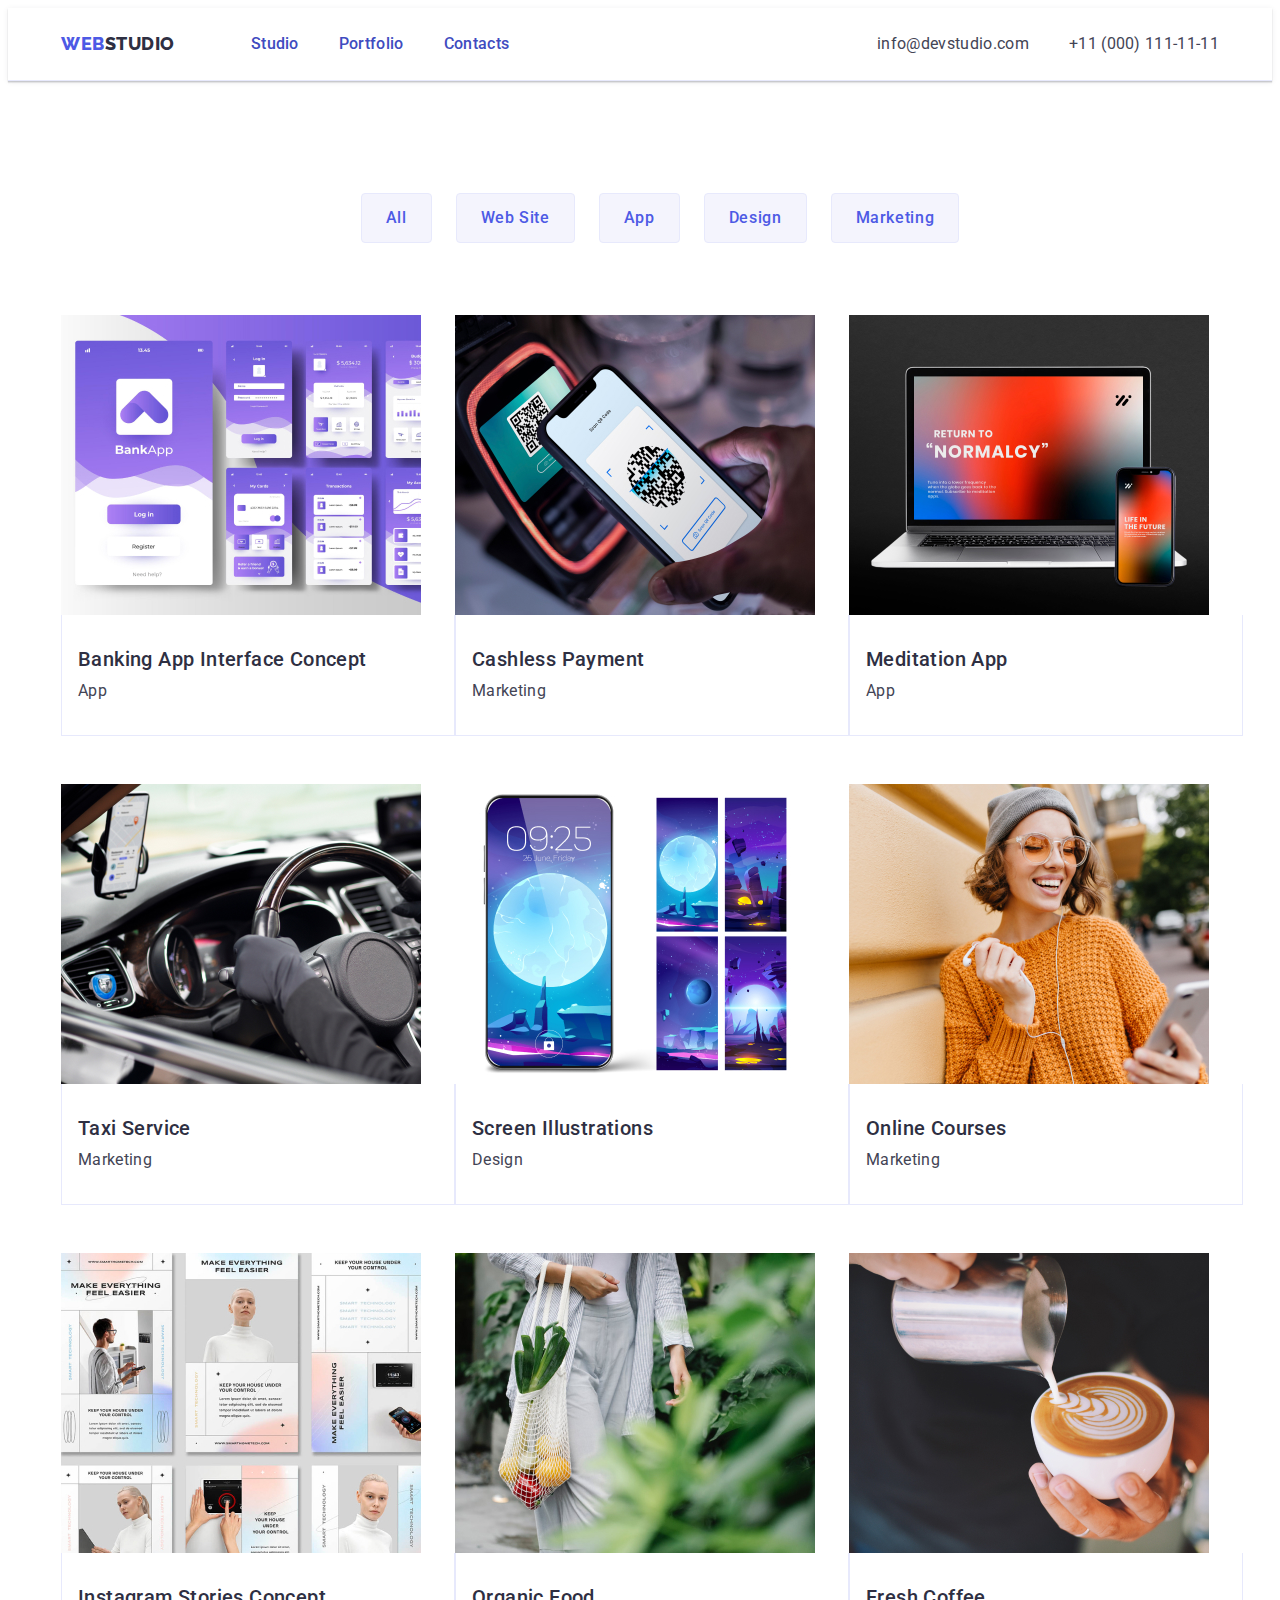
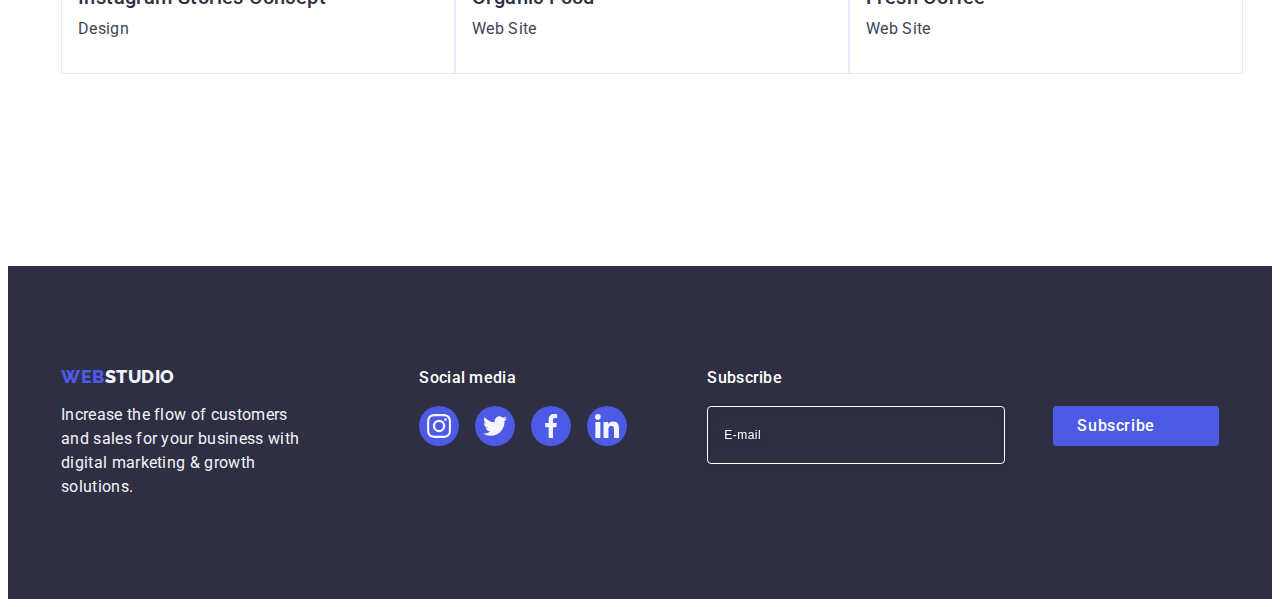
==== portfolio.html @ 00a4c653 "Start" ====
<!DOCTYPE html>
<html lang="en">

<head>
    <meta charset="UTF-8">
    <meta http-equiv="X-UA-Compatible" content="IE=edge">
    <meta name="viewport" content="width=device-width, initial-scale=1.0">
    <link rel="preconnect" href="https://fonts.googleapis.com">
    <link rel="preconnect" href="https://fonts.gstatic.com" crossorigin>
    <link href="https://fonts.googleapis.com/css2?family=Raleway:wght@800&display=swap" rel="stylesheet">
    <link rel="preconnect" href="https://fonts.googleapis.com">
    <link rel="preconnect" href="https://fonts.gstatic.com" crossorigin>
    <link href="https://fonts.googleapis.com/css2?family=Roboto:wght@400;500;700;900&display=swap" rel="stylesheet">
    <title>Effective Solutions for Your Business</title>
    <link rel="stylesheet" href="https://cdnjs.cloudflare.com/ajax/libs/modern-normalize/2.0.0/modern-normalize.min.css"
        integrity="sha512-4xo8blKMVCiXpTaLzQSLSw3KFOVPWhm/TRtuPVc4WG6kUgjH6J03IBuG7JZPkcWMxJ5huwaBpOpnwYElP/m6wg=="
        crossorigin="anonymous" referrerpolicy="no-referrer" />
    <link rel="stylesheet" href="./css/styles.css">
</head>

<body>
    <!-- Шапка -->
    <header class="header">
        <div class="container container-header">
            <nav class="headercont">
                <!-- Логотип ссылка - class="link"-убирає підкреслення-->
                <a href="./index.html" class="header-logo link">Web<span>Studio</span></a>
                <ul class="header-menu list">
                    <li><a href="./index.html" class="header-menu-link link">Studio</a></li>
                    <li><a href="./portfolio.html" class="header-menu-link link">Portfolio</a></li>
                    <li><a href="" class="header-menu-link link">Contacts</a></li>
                </ul>
            </nav>
            <address class="header-address">
                <ul class="header-menu list">
                    <li><a href="mailto:info@devstudio.com" class="header-menu-contact link">info@devstudio.com</a></li>
                    <li><a href="tel:+110001111111" class="header-menu-contact link">+11 (000) 111-11-11</a></li>
                </ul>
            </address>
        </div>
    </header>
    <main>
        <section class="content">
            <div class="container container-content">
                <h1 hidden class="content visually-hidden">Portfpage</h1>
                <ul class="portfpage list">
                    <li><button type="button" class="portfpage-btn">All</button></li>
                    <li><button type="button" class="portfpage-btn">Web Site</button></li>
                    <li><button type="button" class="portfpage-btn">App</button></li>
                    <li><button type="button" class="portfpage-btn">Design</button></li>
                    <li><button type="button" class="portfpage-btn">Marketing</button></li>
                </ul>

                <ul class="portfcard list">
                    <li class="portfcards link">
                        <a href=".app" class="link"><img src="./images/img4.jpg" alt="soft" width="360">
                            <div class="container-portfpage">
                                <h2 class="portfolio">Banking App Interface Concept</h2>
                                <p class="portfcontent">App</p>
                            </div>
                        </a>
                    </li>

                    <li class="portfcards link">
                        <a href=".marketing" class="link"><img src="./images/img5.jpg" alt="phone" width="360">
                            <div class="container-portfpage">
                                <h2 class="portfolio">Cashless Payment</h2>
                                <p class="portfcontent">Marketing</p>
                            </div>
                        </a>
                    </li>

                    <li class="portfcards link">
                        <a href=".app" class="link"><img src="./images/img6.jpg" alt="macbook iphone" width="360">
                            <div class="container-portfpage">
                                <h2 class="portfolio">Meditation App</h2>
                                <p class="portfcontent">App</p>
                            </div>
                        </a>
                    </li>

                    <li class="portfcards link">
                        <a href=".marketing" class="link"><img src="./images/img7.jpg" alt="driver" width="360">
                            <div class="container-portfpage">
                                <h2 class="portfolio">Taxi Service</h2>
                                <p class="portfcontent">Marketing</p>
                            </div>
                        </a>
                    </li>

                    <li class="portfcards link">
                        <a href=".design" class="link"><img src="./images/img8.jpg" alt="display tel" width="360">
                            <div class="container-portfpage">
                                <h2 class="portfolio">Screen Illustrations</h2>
                                <p class="portfcontent">Design</p>
                            </div>
                        </a>
                    </li>

                    <li class="portfcards link">
                        <a href=".marketing" class="link"><img src="./images/img9.jpg" alt="girl" width="360">
                            <div class="container-portfpage">
                                <h2 class="portfolio">Online Courses</h2>
                                <p class="portfcontent">Marketing</p>
                            </div>
                        </a>
                    </li>

                    <li class="portfcards link">
                        <a href=".design" class="link"><img src="./images/img10.jpg" alt="stories" width="360">
                            <div class="container-portfpage">
                                <h2 class="portfolio">Instagram Stories Concept</h2>
                                <p class="portfcontent">Design</p>
                            </div>
                        </a>
                    </li>

                    <li class="portfcards link">
                        <a href=".websait" class="link"><img src="./images/img11.jpg" alt="frukts" width="360">
                            <div class="container-portfpage">
                                <h2 class="portfolio">Organic Food</h2>
                                <p class="portfcontent">Web Site</p>
                            </div>
                        </a>
                    </li>

                    <li class="portfcards link">
                        <a href=".website" class="link"><img src="./images/img12.jpg" alt="latte" width="360">
                            <div class="container-portfpage">
                                <h2 class="portfolio">Fresh Coffee</h2>
                                <p class="portfcontent">Web Site</p>
                            </div>
                        </a>
                    </li>
                </ul>
            </div>
        </section>
    </main>

    <footer class="footer">
        <div class="container container-footer">
            <div class="footer-infa">
                <a href="./index.html" class="footer-logo link">Web<span class="footercolortext">Studio</span></a>
                <p class="footer-text">Increase the flow of customers and sales for your business with digital marketing &
                    growth solutions.</p>
            </div>
            <div class="container-foot icons">
                <p class="foot-soc-title">Social media</p>
                <ul class="footer-icons-list list">
                    <li class="footer-icons-title">
                        <a href="https://www.instagram.com" class="footer-icons-link link"><svg class="footer-icon" width="24"
                                height="24">
                                <use href="./images/icons.svg#icon-instagram1"></use>
                            </svg>
                        </a>
                    </li>
                    <li class="footer-icons-title">
                        <a href="https://twitter.com" class="footer-icons-link"><svg class="footer-icon" width="24" height="24">
                                <use href="./images/icons.svg#icon-twitter1"></use>
                            </svg>
                        </a>
                    </li>
                    <li class="footer-icons-title">
                        <a href="https://www.facebook.com" class="footer-icons-link"><svg class="footer-icon" width="24"
                                height="24">
                                <use href="./images/icons.svg#icon-facebook1"></use>
                            </svg>
                        </a>
                    </li>
                    <li class="footer-icons-title">
                        <a href="https://ua.linkedin.com" class="footer-icons-link"><svg class="footer-icon" width="24"
                                height="24">
                                <use href="./images/icons.svg#icon-linkedin1"></use>
                            </svg>
                        </a>
                    </li>
                    </ul>
            </div>
<div class="footer-forma">
    <p class="footer-form-text">Subscribe</p>
    <form class="footer-form">
<label class="footer-email" for="footer-email">
        <input class="footer-input" name="email" id="footer-email" placeholder="E-mail" type="email" />
</label>
    <button type="submit" class="footer-form-button">Subscribe<svg class="icon-telegram" width="24" height="24">
                            <use href="./images/icon-frame.svg#icon-telegram"></use>
                        </svg>
    </button>
        </form>
            </div>
        </div>
         </footer>

</body>

</html>
---- css/styles.css ----
:root {
        --title-color: #2E2F42;
        --logo-color: #4D5AE5;
        --main-text-color: #F4F4FD;
        --second-text-color: #434455;
        --free-text-color: #FFFFFF;
        --accent-color: #8e8f99;
        --color-mod: #fcfcfc;
        --color-cnop: #e7e9fc;
        --color-knopka: #404bbf;
}

body {
        font-family: 'Roboto', sans-serif;
        color: #434455;
        background-color: #FFFFFF;
}

/* ----нижче убирає підчеркування-----*/

p,h1,h2,h3,h4,h5,h6 {
        margin-top: 0;
        margin-bottom: 0;
}

.link {text-decoration: none;}

.list {list-style-type: none;}

img {display: block;}

/* ----------------header-----*/
.header {
        border-bottom: 1px solid #e7e9fc;
        box-shadow: 0px 2px 1px rgba(46, 47, 66, 0.08), 0px 1px 1px rgba(46, 47, 66, 0.16), 0px 1px 6px rgba(46, 47, 66, 0.08);
}

.container {
        max-width: 1158px;
        padding-left: 15px;
        padding-right: 15px;
        margin: 0 auto;
}

.headercont {
        display: flex;
        align-items: center;
}


.container-header {
        max-width: 1158px;
        padding-left: 15px;
        padding-right: 15px;
        margin: 0 auto;
        display: flex;
        align-items: center;}

.header-logo {
        font-family: 'Raleway', sans-serif;
        /* ----нижче товщина (жирність) шрифта-----*/
        font-weight: 800;
        font-size: 18px;
        margin-right: 76px;
        /* ----нижче висота рядка вимір-ся у відносних величинах вимірювання----- */
        line-height: 1.17;
        letter-spacing: 0.03em;
        text-transform: uppercase;
        color: #4D5AE5;}

.header-logo span {color: #2E2F42;}

.headercolortext {
        font-family: 'Raleway';
        font-style: normal;
        font-weight: 800;
        font-size: 18px;
        line-height: 1.17;
        letter-spacing: 0.03em;
        color: #F4F4FD;}

.header-menu {
        padding-left: 0;
        margin: 0;
        display: flex;
        align-items: center;
        gap: 40px;}

.header-address {
        margin-left: auto;
        font-style: normal;
}

.header-menu-link {
        font-family: 'Roboto';
        font-weight: 500;
        font-size: 16px;
        line-height: 1.5;
        letter-spacing: 0.02em;
        cursor: pointer;
        display: block;
        padding: 24px 0;
        color: var(--title-color);
        position: relative;
        color: #404bbf;
        transition: color 250ms cubic-bezier(0.4, 0, 0.2, 1);

}

.header-menu-link::after {
        content: '';
        position: absolute;
        left: 0;
        bottom: -1px;
        height: 4px;
        background-color: #404bbf;
        border-radius: 2px;}

.header-menu-link:hover {color: #404bbf;}

.header-menu-link:focus {color: #404bbf;}

.header-menu-contact {
        font-family: 'Roboto';
        font-style: normal;
        font-weight: 400;
        font-size: 16px;
        line-height: 1.5;
        letter-spacing: 0.02em;
        display: flex;
        color: var(--second-text-color);
        transition: color 250ms cubic-bezier(0.4, 0, 0.2, 1);
}

.header-menu-contact:hover {color: #404bbf;}

.header-menu-contact:focus {color: #404bbf;}

/** -------------------Hero---------------- */

.hero {
        background-color: #2E2F42;
        padding-top: 188px;
        padding-bottom: 188px;
        background-image: linear-gradient(rgba(46, 47, 66, 0.7), rgba(46, 47, 66, 0.7)), url(../images/people-office.jpg);
        max-width: 1440px;
        background-repeat: no-repeat;
        background-position: center;
        background-size: cover;
}

.hero-title {
        max-width: 496px;
        font-weight: 700;
        font-size: 56px;
        line-height: 1.07;
        text-align: center;
        letter-spacing: 0.02em;
        margin-left: auto;
        margin-right: auto;
        color: #FFFFFF;
}

.hero-btn {
        font-family: 'Roboto', sans-serif;
        font-weight: 500;
        font-size: 16px;
        line-height: 1.5;
        letter-spacing: 0.04em;
        cursor: pointer;
        margin-left: auto;
        margin-right: auto;
        display: block;
        min-width: 169px;
        height: 56px;
        border: none;
        border-radius: 4px;
        color: #FFFFFF;
        background-color: #4D5AE5;
        transition: background-color 250ms cubic-bezier(0.4, 0, 0.2, 1);
}

.hero-btn:hover {background-color: #404BBF;}

.hero-btn:focus {background-color: #404BBF;}

/** -------------------Benefits------------ */
.benefits-section {
        padding-top: 120px;
        padding-bottom: 120px;
}

.benefits {
        display: flex;
        gap: 24px;
        padding-left: 0;
}

.visually-hidden {
        position: absolute;
        width: 1px;
        height: 1px;
        margin: -1px;
        border: 0;
        padding: 0;
        white-space: nowrap;
        clip-path: inset(100%);
        clip: rect(0 0 0 0);
        overflow: hidden;
}

.benefits list {padding-left: 0;}

.benefits-item {
        width: calc((100% - 72px) / 4);
}

.benefits-item-list {
        display: flex;
        height: 112px;
        align-items: center;
        justify-content: center;
        background-color: #f4f4fd;;
        border-radius: 4px;
        margin-bottom: 8px;
}


.benefits-subtitle {
        margin-bottom: 8px;
        font-weight: 500;
        font-size: 20px;
        line-height: 1.2;
        letter-spacing: 0.02em;
        width: calc((100% - 48px)/3);
        color: #2E2F42;
}

.benefits-item-text {
        margin-bottom: 8px;
        font-size: 16px;
        line-height: 1.5;
        letter-spacing: 0.02em;
        color: var(--second-text-color);
}

/**-----------------------Section3----------*/
.electronica-section {
        padding-top: 120px;
        padding-bottom: 120px;
}

.electronica-title {
        margin-bottom: 72px;
        font-weight: 700;
        font-size: 36px;
        line-height: 1.11;
        text-align: center;
        letter-spacing: 0.02em;
        text-transform: capitalize;
        color: #2E2F42;
}

.electronica {
        padding-left: 0;
        display: flex;
        gap: 24px;
}

.tehnika {
        width: calc((100% - 48px) / 3);
}

/** -------------------Team------------ */
.team {
        padding: 120px 0 120px;
        background-color: #F4F4FD;}

.team-title {
        margin-bottom: 72px;
        font-family: 'Roboto';
        font-weight: 700;
        font-size: 36px;
        line-height: 1.11;
        text-align: center;
        letter-spacing: 0.02em;
        text-transform: capitalize;
        color: #2E2F42;
}

.team {
display: flex;
        gap: 24px;
}

.team-item {
        background-color: #FFFFFF;
        border-radius: 0px 0px 4px 4px;
        box-shadow:0px 1px 6px rgba(46, 47, 66, 0.08),
                0px 1px 1px rgba(46, 47, 66, 0.16),
                0px 2px 1px rgba(46, 47, 66, 0.08);
}

.container-team {
        padding: 32px 0 32px;}

.team-icons-list {
        justify-content: center;
        display: flex;
        gap: 24px;
     }

     .team-icons-link {
             width: 100%;
             height: 100%;
             background-color: var(--logo-color);
             border-radius: 50%;
             display: flex;
             align-items: center;
             justify-content: center;
             transition: background-color 250ms cubic-bezier(0.4, 0, 0.2, 1);
     }



     .team-icons {
             fill: var(--main-text-color);
     }

     .team-icons-link:hover {
             background-color: #404bbf;}

     .team-icons-link:focus {
             background-color: #404bbf;}


.team-subtitle {
        margin-bottom: 8px;
        font-size: 20px;
        line-height: 1.2;
        text-align: center;
        letter-spacing: 0.02em;
        color: #2E2F42;
}

.team-item-text {
        text-align: center;
        font-weight: 400;
        font-size: 16px;
        line-height: 1.5;
        text-align: center;
        letter-spacing: 0.02em;
        color: var(--second-text-color);
}

/* -------------------------------------------clients----------------------------------------- */
.client-section {
padding-top: 120px;
padding-bottom: 120px;
}

.container-client {

}

.clients-title {
        font-size: 36px;
        line-height: 1.11;
        color: var(--title-color);      
        margin-bottom: 72px;
}

.clients-list {
        display: flex;
        gap: 24px;
        padding-left: 0;
}

.clients-item {
        width: calc((100% - 120px) / 6);
        height: 88px;
}


.clients-link {
        width: 100%;
        height: 100%;
        border: 1px solid #8e8f99;
        border-radius: 4px;
        display: flex;
        align-items: center;
        justify-content: center;
        color: var(--accent-color);
        transition:border-color 250ms cubic-bezier(0.4, 0, 0.2, 1),
                color 250ms cubic-bezier(0.4, 0, 0.2, 1);
}


.clients-link:hover {
        border-color: #404bbf;
        cursor: pointer;
        color: #404bbf;
                }
                
.clients-link:focus {
        border-color: #404bbf;
        cursor: pointer;
        color: #404bbf;
}

.clients-icon {
        fill: currentColor;
}
/** -------------------Footer---------------- */
.footer {
        padding-top: 100px;
        padding-bottom: 100px;
        background-color: var(--title-color);
}

.container-footer {
        display: flex;
        align-items: baseline;
}



.footer-infa {
        margin-right: 120px;
}

.footer-logo {
        font-family: "Raleway", sans-serif;
        /* ----нижче товщина (жирність) шрифта-----*/
        font-weight: 800;
        font-size: 18px;
        /* ----нижче висота рядка вимір-ся у відносних величинах вимірювання----- */
        line-height: 1.17;
        letter-spacing: 0.03em;
        text-transform: uppercase;
        display: inline-block;
        margin-bottom: 16px;
        color: #4D5AE5;
}

.footer-logo span {
        color: #F4F4FD;
}

.footercolortext {
        font-family: 'Raleway';
        font-style: normal;
        font-weight: 800;
        font-size: 18px;
        line-height: 1.17;
        letter-spacing: 0.03em;
        color: #F4F4FD;
}

.footer-text {
        max-width: 264px;
        font-size: 16px;
        line-height: 1.5;
        letter-spacing: 0.02em;
        color: var(--main-text-color);
}

.foot-soc-title {
        font-weight: 500;
        font-size: 16px;
        line-height: 1.5;
        letter-spacing: 0.02em;
        color: var(--free-text-color);
        margin-bottom: 16px;
}

.footer-icons-list {
        padding-left: 0;
        display: flex;
        gap: 16px;
}

.footer-icons-title {
        width: 40px;
        height: 40px;
}

.footer-icons-link {
        width: 100%;
        height: 100%;
        background-color: var(--logo-color);
        border-radius: 50%;
        display: flex;
        align-items: center;
        justify-content: center;
        transition: background-color 250ms cubic-bezier(0.4, 0, 0.2, 1);
}



.footer-icons {
        fill: var(--main-text-color);
}

.footer-icons-link:hover {
        background-color: #31d0aa;
}

.footer-icons-link:focus {
        background-color: #31d0aa;
}

.footer-icon {
        fill: var(--main-text-color);
}

/** -------------------FooterContinue---------------- */
.footer-forma {margin-left: 80px;}

.footer-form-text {
  font-weight: 500;
  font-size: 16px;
  line-height: 1.5;
  letter-spacing: 0.02em;
  color: #ffffff;
  margin-bottom: 16px;
}

.footer-form {
  display: flex;
  gap: 24px;}

.footer-input {
  display: block;
  font-size: 12px;
  line-height: 1.5;
  letter-spacing: 0.04em;
  border: 1px solid #ffffff;
  filter: drop-shadow(0px 4px 4px rgba(0, 0, 0, 0.15));
  border-radius: 4px;
  background-color: transparent;
  margin-right: 24px;
  padding: 8px 16px;
  color: #ffffff;
  width: 264px;
  height: 40px;
}

.footer-input::placeholder {
  font-size: 12px;
  line-height: 2;
  letter-spacing: 0.04em;
  color: #ffffff;
}

.footer-form-button {
  font-family: "Roboto", sans-serif;
  font-weight: 500;
  font-size: 16px;
  line-height: 1.5;
  letter-spacing: 0.04em;
  color: #ffffff;
  background-color: #4d5ae5;
  padding: 10px 24px;
  border: none;
  border-radius: 4px;
  display: flex;
  cursor: pointer;
  justify-content: center;
  align-items: center;
  height: 40px;
  min-width: 165px;
}

.icon-telegram {
  color: #ffffff;
  margin-left: 16px;}

/** -------------------Portfolio---------------- */

.content {
        padding: 96px 0 120px 0;
}

.visually-hidden {
        position: absolute;
        width: 1px;
        height: 1px;
        margin: -1px;
        border: 0;
        padding: 0;
        white-space: nowrap;
        clip-path: inset(100%);
        clip: rect(0 0 0 0);
        overflow: hidden;
}

.portfpage {
        display: flex;
        justify-content: center;
        gap: 24px;
        margin-bottom: 72px;
}

.portfpage-btn {
        padding: 12px 24px;
        font-family: 'Roboto', sans-serif;
        border: 1px solid #e7e9fc;
        border-radius: 4px;
        font-weight: 500;
        font-size: 16px;
        line-height: 1.5;
        letter-spacing: 0.04em;
        cursor: pointer;
        gap: 24px;
        color: var(--logo-color);
        background-color: var(--main-text-color);
}

.portfpage-btn:hover {
        color: #FFFFFF;
        background-color: #404BBF;
        border: 1px solid transparent;
}

.portfpage-btn:focus {
        color: #FFFFFF;
        background-color: #404BBF;
        border: 1px solid transparent;
}

.portfcard {
        padding-left: 0;
        display: flex;
        flex-wrap: wrap;
        column-gap: 24px;
        row-gap: 48px;
        margin-bottom: 72px;
}

.portfcards {
        width: calc((100% - 48px) / 3);
}

.portfolio {
        font-family: 'Roboto', sans-serif;
        font-style: normal;
        font-weight: 500;
        font-size: 20px;
        line-height: 1.2;
        letter-spacing: 0.02em;
        color: var(--title-color);
        margin-bottom: 8px;
}

.container-portfpage {
        border: 1px solid #e7e9fc;
        padding: 32px 16px;
        border-top: none;
        width: 360px;
}

.portfcontent {
        font-family: 'Roboto', sans-serif;
        font-style: normal;
        font-weight: 400;
        font-size: 16px;
        line-height: 1.5;
        letter-spacing: 0.02em;
        color: var(--second-text-color);
}

/**----------------- Modal-----------*/

.backdrop {
        position: fixed;
        top: 0;
        left: 0;
        width: 100%;
        height: 100%;
        background-color: rgba(46, 47, 66, 0.4);
        transition: opacity 250ms cubic-bezier(0.4, 0, 0.2, 1), visibility 250ms cubic-bezier(0.4, 0, 0.2, 1);
}

.is-hidden {
        opacity: 0;
        visibility: hidden;
        pointer-events: none;
}

.modal {
        position: absolute;
        top: 50%;
        left: 50%;
        transform: translate(-50%, -50%) scale(1);
        width: 408px;
        min-height: 584px;
        background: var(--color-mod);
        box-shadow: 0px 1px 1px rgba(0, 0, 0, 0.14), 0px 1px 3px rgba(0, 0, 0, 0.12), 0px 2px 1px rgba(0, 0, 0, 0.2);
        border-radius: 4px;
        transition: transform 250ms cubic-bezier(0.4, 0, 0.2, 1);
}

.modal-btt {
        position: absolute;
        top: 24px;
        right: 24px;
        width: 24px;
        height: 24px;
        border-radius: 50%;
        display: flex;
        align-items: center;
        justify-content: center;
        background-color: var(--color-cnop);
        border: 1px solid rgba(0, 0, 0, 0.1);
        padding: 0;
        cursor: pointer;
        transition: background-color 250ms cubic-bezier(0.4, 0, 0.2, 1), border 250ms cubic-bezier(0.4, 0, 0.2, 1);
}

.modal-btt:hover {
        background-color: #404bbf;
        border: none;
        fill: #ffffff;}

.modal-btt:focus {
        background-color: #404bbf;
        border: none;
        fill: #ffffff;}

.modal-icon {
        transition: fill 250ms cubic-bezier(0.4, 0, 0.2, 1);
}


.modal-container {padding: 72px 24px 24px 24px;}

.modal-title {
                font-weight: 500;
                font-size: 16px;
                line-height: 1.5;
                text-align: center;
                letter-spacing: 0.02em;
                margin-bottom: 16px;
                color: var(--title-color);}

/**------------------------Форми модалки -----------**/ 
.modal-field {margin-bottom: 8px;}
                
.modal-label {
        font-size: 12px;
        line-height: 1.17;
        letter-spacing: 0.04em;
        color: #8e8f99;
        display: block;
        margin-bottom: 4px;}
                
.input-wrap {   position: relative;}
                
.modal-input {
        width: 100%;
        height: 40px;
        border: 1px solid rgba(46, 47, 66, 0.4);
        border-radius: 4px;
        background-color: transparent;
        margin-bottom: 8px;
        padding-left: 38px;
        display: block;
        outline: transparent;
        transition: border-color 250ms cubic-bezier(0.4, 0, 0.2, 1);
        }
                     
.input-icon {
        position: absolute;
        left: 16px;
        top: 50%;
        transform: translateY(-50%);
        transition: fill 250ms cubic-bezier(0.4, 0, 0.2, 1);}
                
.modal-input:focus {border-color: #4d5ae5;}
                
.modal-input:focus+.input-icon {fill: #4d5ae5;}
                
/**-------------------Comment--------**/
.modal-comment {
        display: flex;
        flex-direction: column;
        gap: 4px;
        margin-bottom: 16px;}
                
.modal-textarea {
        width: 100%;
        height: 120px;
        font-size: 12px;
        line-height: 1.17;
        letter-spacing: 0.04em;
        border-radius: 4px;
        background-color: transparent;
        padding: 8px 16px;
        outline: transparent;
        border: 1px solid rgba(46, 47, 66, 0.4);
        resize: none;
        color: rgba(46, 47, 66, 0.4);
        transition: border-color 250ms cubic-bezier(0.4, 0, 0.2, 1);}
                
.modal-textarea:focus {border-color: #4d5ae5;}
                
/**-----------checkbox--------**/
                                
.modal-textarea::placeholder {
        font-size: 12px;
        line-height: 1.17;
        letter-spacing: 0.04em;
        color: rgba(46, 47, 66, 0.4);}
                
.checkbox-box {margin-bottom: 24px;}
                
.privacy-checkbox {}
                
.privacy-checkbox:checked+.privacy-label>.checkbox-box-svg {
                                        background-color: #404bbf;
                                        border: none;
                                        fill: #f4f4fd;}
                
.privacy-link {
        color: #4d5ae5;
        text-decoration: underline;
        display: inline-block;
        margin-left: 3px;}
                
.checkbox-box-svg {
        margin-right: 8px;
        width: 16px;
        height: 16px;
        border: 1px solid rgba(46, 47, 66, 0.4);
        border-radius: 2px;
        transition: background-color 250ms cubic-bezier(0.4, 0, 0.2, 1), border 250ms cubic-bezier(0.4, 0, 0.2, 1),
        fill 250ms cubic-bezier(0.4, 0, 0.2, 1);
        display: inline-flex;
        align-items: center;
        justify-content: center;
        fill: transparent;}
                
.checkbox-svg {}
                
.privacy-label {
        font-size: 12px;
        line-height: 1.17;
        letter-spacing: 0.04em;
        color: #8e8f99;
        display: block;}
                
/**------------modal-button--------**/
                                
.modal-button {
        position: absolute;
        display: block;
        min-width: 169px;
        height: 56px;
        font-family: 'Roboto', sans-serif;
        font-size: 16px;
        font-weight: 500;
        margin-left: 94px;
        background-color: #4d5ae5;
        border: none;
        box-shadow: 0px 4px 4px rgba(0, 0, 0, 0.15);
        border-radius: 4px;
        line-height: 1.5;
        cursor: pointer;
        letter-spacing: 0.04em;
        color: #ffffff;
        transition: background-color 250ms cubic-bezier(0.4, 0, 0.2, 1);
                                }
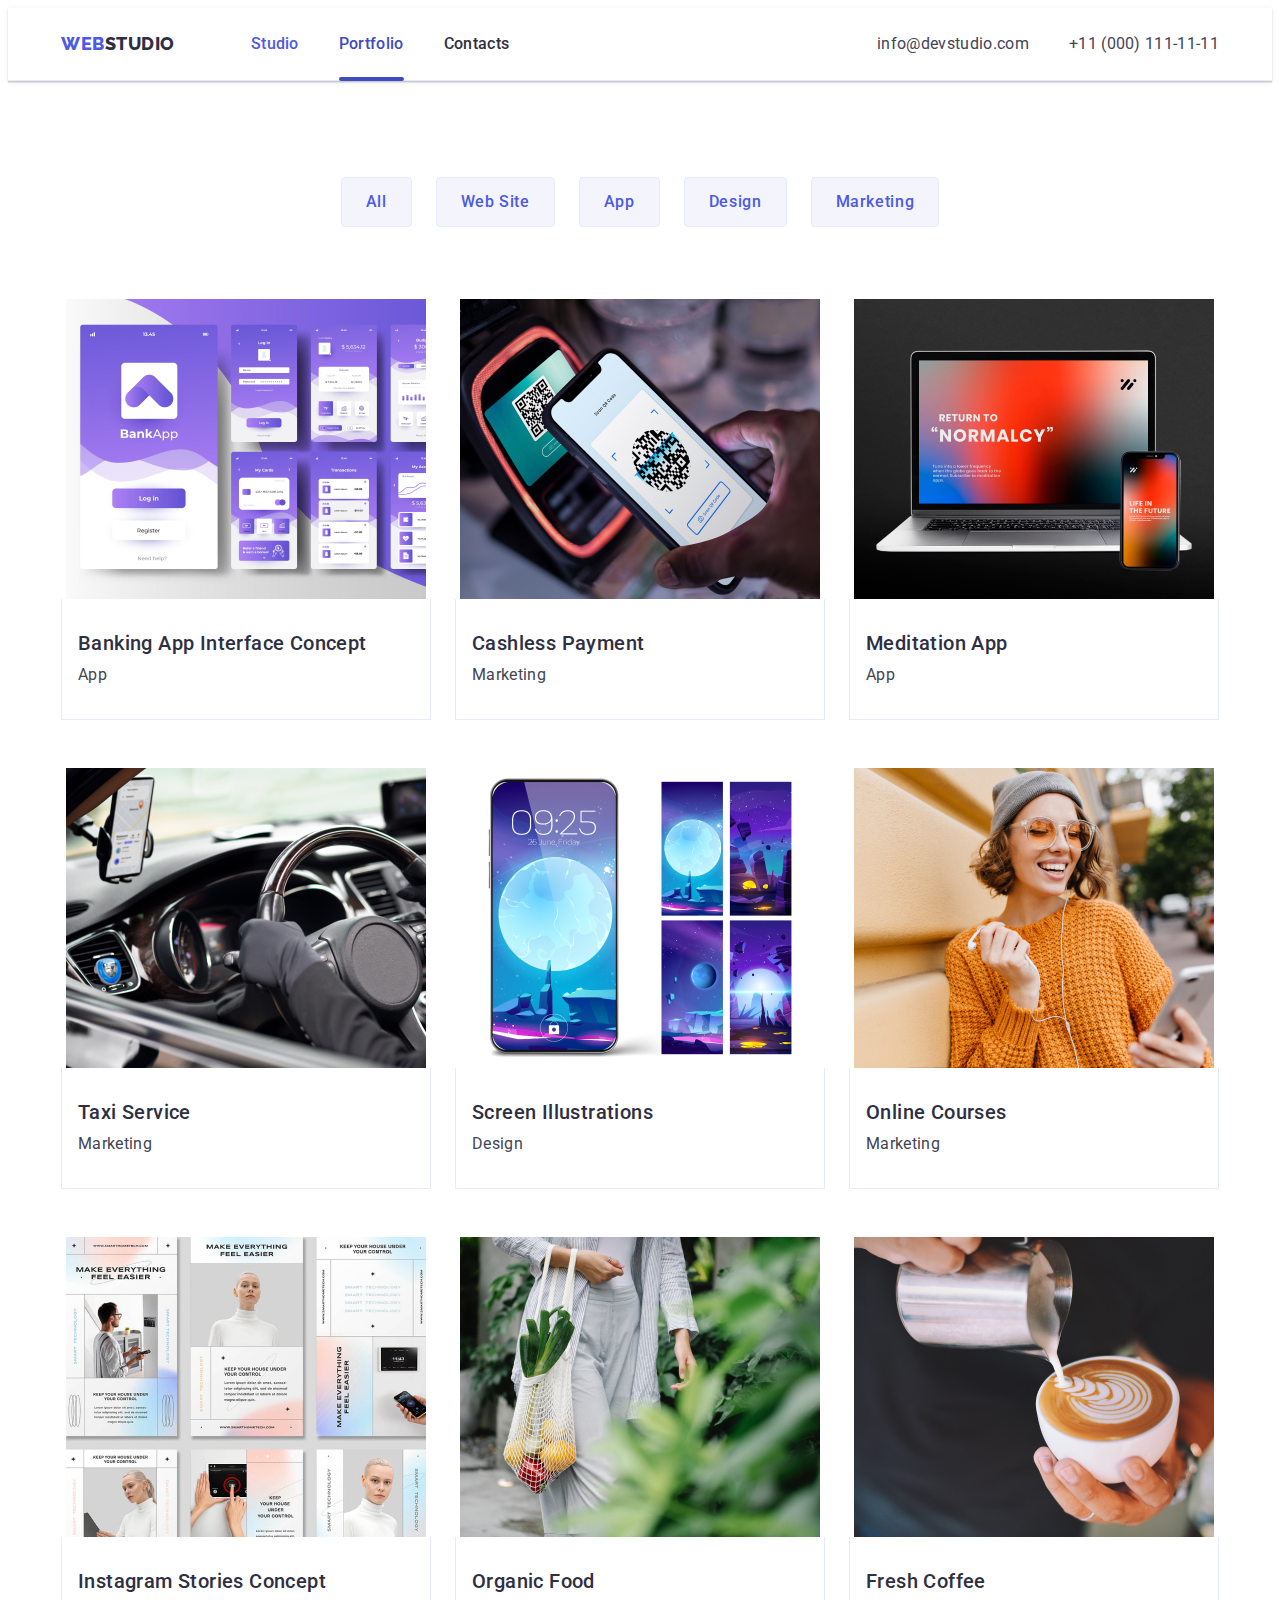
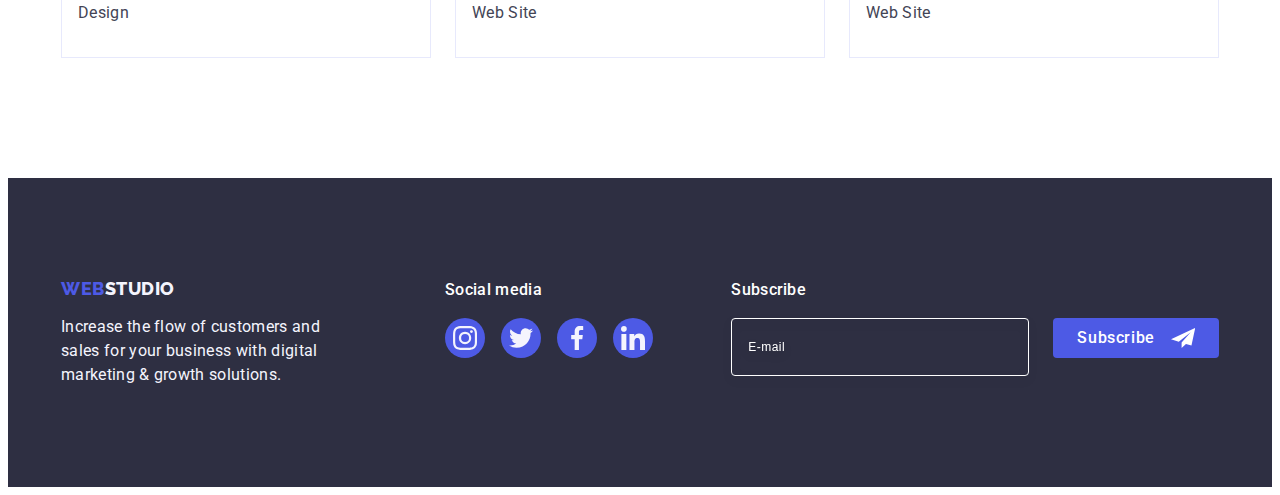
==== commit 43aa7887: "goit-markup-hw-06" ====
--- a/portfolio.html
+++ b/portfolio.html
@@ -26,8 +26,8 @@
                 <!-- Логотип ссылка - class="link"-убирає підкреслення-->
                 <a href="./index.html" class="header-logo link">Web<span>Studio</span></a>
                 <ul class="header-menu list">
-                    <li><a href="./index.html" class="header-menu-link link">Studio</a></li>
-                    <li><a href="./portfolio.html" class="header-menu-link link">Portfolio</a></li>
+                    <li><a href="./index.html" class="header-menu-link link"><span>Studio</span></a></li>
+                    <li><a href="./portfolio.html" class="header-menu-link link psevdo">Portfolio</a></li>
                     <li><a href="" class="header-menu-link link">Contacts</a></li>
                 </ul>
             </nav>
@@ -42,7 +42,7 @@
     <main>
         <section class="content">
             <div class="container container-content">
-                <h1 hidden class="content visually-hidden">Portfpage</h1>
+                <h1 hidden class="visually-hidden">Portfpage</h1>
                 <ul class="portfpage list">
                     <li><button type="button" class="portfpage-btn">All</button></li>
                     <li><button type="button" class="portfpage-btn">Web Site</button></li>
@@ -52,83 +52,137 @@
                 </ul>
 
                 <ul class="portfcard list">
-                    <li class="portfcards link">
-                        <a href=".app" class="link"><img src="./images/img4.jpg" alt="soft" width="360">
-                            <div class="container-portfpage">
-                                <h2 class="portfolio">Banking App Interface Concept</h2>
-                                <p class="portfcontent">App</p>
-                            </div>
-                        </a>
-                    </li>
-
-                    <li class="portfcards link">
-                        <a href=".marketing" class="link"><img src="./images/img5.jpg" alt="phone" width="360">
-                            <div class="container-portfpage">
-                                <h2 class="portfolio">Cashless Payment</h2>
-                                <p class="portfcontent">Marketing</p>
-                            </div>
-                        </a>
-                    </li>
-
-                    <li class="portfcards link">
-                        <a href=".app" class="link"><img src="./images/img6.jpg" alt="macbook iphone" width="360">
-                            <div class="container-portfpage">
-                                <h2 class="portfolio">Meditation App</h2>
-                                <p class="portfcontent">App</p>
-                            </div>
-                        </a>
-                    </li>
-
-                    <li class="portfcards link">
-                        <a href=".marketing" class="link"><img src="./images/img7.jpg" alt="driver" width="360">
-                            <div class="container-portfpage">
-                                <h2 class="portfolio">Taxi Service</h2>
-                                <p class="portfcontent">Marketing</p>
-                            </div>
-                        </a>
-                    </li>
-
-                    <li class="portfcards link">
-                        <a href=".design" class="link"><img src="./images/img8.jpg" alt="display tel" width="360">
-                            <div class="container-portfpage">
-                                <h2 class="portfolio">Screen Illustrations</h2>
-                                <p class="portfcontent">Design</p>
-                            </div>
-                        </a>
-                    </li>
-
-                    <li class="portfcards link">
-                        <a href=".marketing" class="link"><img src="./images/img9.jpg" alt="girl" width="360">
-                            <div class="container-portfpage">
-                                <h2 class="portfolio">Online Courses</h2>
-                                <p class="portfcontent">Marketing</p>
-                            </div>
-                        </a>
-                    </li>
-
-                    <li class="portfcards link">
-                        <a href=".design" class="link"><img src="./images/img10.jpg" alt="stories" width="360">
-                            <div class="container-portfpage">
-                                <h2 class="portfolio">Instagram Stories Concept</h2>
-                                <p class="portfcontent">Design</p>
-                            </div>
-                        </a>
-                    </li>
-
-                    <li class="portfcards link">
-                        <a href=".websait" class="link"><img src="./images/img11.jpg" alt="frukts" width="360">
-                            <div class="container-portfpage">
-                                <h2 class="portfolio">Organic Food</h2>
-                                <p class="portfcontent">Web Site</p>
-                            </div>
-                        </a>
-                    </li>
-
-                    <li class="portfcards link">
-                        <a href=".website" class="link"><img src="./images/img12.jpg" alt="latte" width="360">
-                            <div class="container-portfpage">
-                                <h2 class="portfolio">Fresh Coffee</h2>
-                                <p class="portfcontent">Web Site</p>
+                   <li class="portfcards link">
+                    <a href=".app" class="portfcards-link link">
+                    <div class="wrapper">
+                    <img src="./images/img4.jpg" alt="soft" width="360">
+                <p class="portfcards-cover-text">14 Stylish and User-Friendly App Design Concepts · Task Manager App · Calorie Tracker
+                                App · Exotic Fruit Ecommerce App ·
+                                Cloud Storage App</p>
+                                </div>
+                <div class="portf">
+                            <h2 class="portfolio">Banking App Interface Concept</h2>
+                            <p class="portfcontent">App</p>
+                            </div>
+                        </a>
+                    </li>
+
+                    <li class="portfcards link">
+                        <a href=".marketing" class="portfcards-link link">
+                        <div class="wrapper">
+                            <img src="./images/img5.jpg" alt="phone" width="360">
+                <p class="portfcards-cover-text">14 Stylish and User-Friendly App Design Concepts · Task Manager App · Calorie Tracker
+    App · Exotic Fruit Ecommerce App ·
+    Cloud Storage App</p>
+                        </div>
+                        <div class="portf">
+                            <h2 class="portfolio">Cashless Payment</h2>
+                            <p class="portfcontent">Marketing</p>
+                            </div>
+                        </a>
+                    </li>
+
+                    <li class="portfcards link">
+                    <a href=".app" class="portfcards-link link">
+                    <div class="wrapper">
+                    <img src="./images/img6.jpg" alt="macbook iphone" width="360">
+                <p class="portfcards-cover-text">14 Stylish and User-Friendly App Design Concepts · Task Manager App · Calorie Tracker
+                            App · Exotic Fruit Ecommerce App ·
+                            Cloud Storage App</p>
+                    </div>
+                          <div class="portf">
+                    <h2 class="portfolio">Meditation App</h2>
+                    <p class="portfcontent">App</p>
+                          </div>
+                        </a>
+                    </li>
+
+                    <li class="portfcards link">
+                    <a href=".marketing" class="portfcards-link link">
+                    <div class="wrapper">
+                    <img src="./images/img7.jpg" alt="driver" width="360">
+                <p class="portfcards-cover-text">14 Stylish and User-Friendly App Design Concepts · Task Manager App · Calorie Tracker
+                                    App · Exotic Fruit Ecommerce App ·
+                                    Cloud Storage App</p>
+                    </div>
+                          <div class="portf">
+                    <h2 class="portfolio">Taxi Service</h2>
+                    <p class="portfcontent">Marketing</p>
+                            </div>
+                        </a>
+                    </li>
+
+                    <li class="portfcards link">
+                    <a href=".design" class="portfcards-link link">
+                            <div class="wrapper">
+                    <img src="./images/img8.jpg" alt="display tel" width="360">
+                    <p class="portfcards-cover-text">14 Stylish and User-Friendly App Design Concepts · Task Manager App · Calorie Tracker
+                                    App · Exotic Fruit Ecommerce App ·
+                                    Cloud Storage App</p>
+                    </div>
+                           <div class="portf">
+                    <h2 class="portfolio">Screen Illustrations</h2>
+                    <p class="portfcontent">Design</p>
+                            </div>
+                        </a>
+                    </li>
+
+                    <li class="portfcards link">
+                    <a href=".marketing" class="portfcards-link link">
+                            <div class="wrapper">
+                    <img src="./images/img9.jpg" alt="girl" width="360">
+                    <p class="portfcards-cover-text">14 Stylish and User-Friendly App Design Concepts · Task Manager App · Calorie Tracker
+                                    App · Exotic Fruit Ecommerce App ·
+                                    Cloud Storage App</p>
+                    </div>
+                            <div class="portf">
+                    <h2 class="portfolio">Online Courses</h2>
+                    <p class="portfcontent">Marketing</p>
+                            </div>
+                        </a>
+                    </li>
+
+                    <li class="portfcards link">
+                    <a href=".design" class="portfcards-link link">
+                <div class="wrapper">
+                <img src="./images/img10.jpg" alt="stories" width="360">
+                <p class="portfcards-cover-text">14 Stylish and User-Friendly App Design Concepts · Task Manager App · Calorie Tracker
+                            App · Exotic Fruit Ecommerce App ·
+                            Cloud Storage App</p>
+                </div>
+                      <div class="portf">
+                <h2 class="portfolio">Instagram Stories Concept</h2>
+                <p class="portfcontent">Design</p>
+                            </div>
+                        </a>
+                    </li>
+
+                    <li class="portfcards link">
+                    <a href=".websait" class="portfcards-link link">
+                            <div class="wrapper">
+                <img src="./images/img11.jpg" alt="frukts" width="360">
+                <p class="portfcards-cover-text">14 Stylish and User-Friendly App Design Concepts · Task Manager App · Calorie Tracker
+                                App · Exotic Fruit Ecommerce App ·
+                                Cloud Storage App</p>
+                </div>
+                      <div class="portf">
+                <h2 class="portfolio">Organic Food</h2>
+                <p class="portfcontent">Web Site</p>
+                            </div>
+                        </a>
+                    </li>
+
+                    <li class="portfcards link">
+                <a href=".website" class="portfcards-link link">
+                            <div class="wrapper">
+                <img src="./images/img12.jpg" alt="latte" width="360">
+                <p class="portfcards-cover-text">14 Stylish and User-Friendly App Design Concepts · Task Manager App · Calorie Tracker
+                            App · Exotic Fruit Ecommerce App ·
+                            Cloud Storage App</p>
+                  </div>
+                         <div class="portf">
+                <h2 class="portfolio">Fresh Coffee</h2>
+                <p class="portfcontent">Web Site</p>
                             </div>
                         </a>
                     </li>
@@ -150,46 +204,47 @@
                     <li class="footer-icons-title">
                         <a href="https://www.instagram.com" class="footer-icons-link link"><svg class="footer-icon" width="24"
                                 height="24">
-                                <use href="./images/icons.svg#icon-instagram1"></use>
-                            </svg>
-                        </a>
-                    </li>
-                    <li class="footer-icons-title">
-                        <a href="https://twitter.com" class="footer-icons-link"><svg class="footer-icon" width="24" height="24">
-                                <use href="./images/icons.svg#icon-twitter1"></use>
-                            </svg>
-                        </a>
-                    </li>
-                    <li class="footer-icons-title">
-                        <a href="https://www.facebook.com" class="footer-icons-link"><svg class="footer-icon" width="24"
+                                <use href="./images/icons.svg#icon-instagram"></use>
+                            </svg>
+                        </a>
+                    </li>
+                    <li class="footer-icons-title">
+                        <a href="https://twitter.com" class="footer-icons-link link"><svg class="footer-icon" width="24" height="24">
+                                <use href="./images/icons.svg#icon-twitter"></use>
+                            </svg>
+                        </a>
+                    </li>
+                    <li class="footer-icons-title">
+                        <a href="https://www.facebook.com" class="footer-icons-link link"><svg class="footer-icon" width="24"
                                 height="24">
-                                <use href="./images/icons.svg#icon-facebook1"></use>
-                            </svg>
-                        </a>
-                    </li>
-                    <li class="footer-icons-title">
-                        <a href="https://ua.linkedin.com" class="footer-icons-link"><svg class="footer-icon" width="24"
+                                <use href="./images/icons.svg#icon-facebook"></use>
+                            </svg>
+                        </a>
+                    </li>
+                    <li class="footer-icons-title">
+                        <a href="https://ua.linkedin.com" class="footer-icons-link link"><svg class="footer-icon" width="24"
                                 height="24">
-                                <use href="./images/icons.svg#icon-linkedin1"></use>
+                                <use href="./images/icons.svg#icon-linkedin"></use>
                             </svg>
                         </a>
                     </li>
                     </ul>
             </div>
-<div class="footer-forma">
-    <p class="footer-form-text">Subscribe</p>
-    <form class="footer-form">
-<label class="footer-email" for="footer-email">
-        <input class="footer-input" name="email" id="footer-email" placeholder="E-mail" type="email" />
-</label>
-    <button type="submit" class="footer-form-button">Subscribe<svg class="icon-telegram" width="24" height="24">
-                            <use href="./images/icon-frame.svg#icon-telegram"></use>
+            <div class="footer-forma">
+                <p class="footer-form-text">Subscribe</p>
+                <form class="footer-form">
+                    <label class="footer-email" for="footer-email">
+                        <input class="footer-input" name="email" id="footer-email" placeholder="E-mail" type="email" />
+                    </label>
+                    <button type="submit" class="footer-form-button">Subscribe<svg class="icon-telegram" width="24" height="24">
+                            <use href="./images/icons.svg#icon-telegram"></use>
                         </svg>
-    </button>
-        </form>
+                    </button>
+                </form>
             </div>
         </div>
-         </footer>
+     
+    </footer>
 
 </body>
 
--- a/css/styles.css
+++ b/css/styles.css
@@ -69,6 +69,7 @@
         color: #4D5AE5;}
 
 .header-logo span {color: #2E2F42;}
+.header-menu-link span {color: #4D5AE5;}
 
 .headercolortext {
         font-family: 'Raleway';
@@ -81,7 +82,8 @@
 
 .header-menu {
         padding-left: 0;
-        margin: 0;
+        margin: 0px;
+        
         display: flex;
         align-items: center;
         gap: 40px;}
@@ -93,28 +95,36 @@
 
 .header-menu-link {
         font-family: 'Roboto';
-        font-weight: 500;
-        font-size: 16px;
-        line-height: 1.5;
-        letter-spacing: 0.02em;
-        cursor: pointer;
-        display: block;
-        padding: 24px 0;
-        color: var(--title-color);
+                font-weight: 500;
+                font-size: 16px;
+                line-height: 1.5;
+                letter-spacing: 0.02em;
+                cursor: pointer;
+                display: block;
+                padding: 24px 0;
+                color: var(--title-color);
+                position: relative;
+                transition: color 250ms cubic-bezier(0.4, 0, 0.2, 1);
+        
+        }
+
+.psevdo {
         position: relative;
         color: #404bbf;
-        transition: color 250ms cubic-bezier(0.4, 0, 0.2, 1);
-
-}
-
-.header-menu-link::after {
+        
+}
+
+.psevdo::after {
         content: '';
         position: absolute;
         left: 0;
+        width: 100%;
         bottom: -1px;
         height: 4px;
         background-color: #404bbf;
-        border-radius: 2px;}
+        border-radius: 2px;
+}
+
 
 .header-menu-link:hover {color: #404bbf;}
 
@@ -147,6 +157,7 @@
         background-repeat: no-repeat;
         background-position: center;
         background-size: cover;
+        margin:auto;
 }
 
 .hero-title {
@@ -158,6 +169,7 @@
         letter-spacing: 0.02em;
         margin-left: auto;
         margin-right: auto;
+        margin-bottom: 48px;
         color: #FFFFFF;
 }
 
@@ -193,6 +205,10 @@
 .benefits {
         display: flex;
         gap: 24px;
+}
+
+.list {
+        margin: 0;
         padding-left: 0;
 }
 
@@ -237,7 +253,7 @@
 }
 
 .benefits-item-text {
-        margin-bottom: 8px;
+        
         font-size: 16px;
         line-height: 1.5;
         letter-spacing: 0.02em;
@@ -246,7 +262,7 @@
 
 /**-----------------------Section3----------*/
 .electronica-section {
-        padding-top: 120px;
+        padding-top: 0;
         padding-bottom: 120px;
 }
 
@@ -288,8 +304,8 @@
         color: #2E2F42;
 }
 
-.team {
-display: flex;
+.teamlist {
+        display: flex;
         gap: 24px;
 }
 
@@ -302,7 +318,7 @@
 }
 
 .container-team {
-        padding: 32px 0 32px;}
+        padding: 32px 0;}
 
 .team-icons-list {
         justify-content: center;
@@ -348,7 +364,7 @@
         font-weight: 400;
         font-size: 16px;
         line-height: 1.5;
-        text-align: center;
+        padding: 8px;
         letter-spacing: 0.02em;
         color: var(--second-text-color);
 }
@@ -366,6 +382,7 @@
 .clients-title {
         font-size: 36px;
         line-height: 1.11;
+        text-align: center;
         color: var(--title-color);      
         margin-bottom: 72px;
 }
@@ -399,18 +416,16 @@
 .clients-link:hover {
         border-color: #404bbf;
         cursor: pointer;
-        color: #404bbf;
+        --color3: #404bbf;
                 }
                 
 .clients-link:focus {
         border-color: #404bbf;
         cursor: pointer;
-        color: #404bbf;
-}
-
-.clients-icon {
-        fill: currentColor;
-}
+        --color3: #404bbf;
+}
+
+
 /** -------------------Footer---------------- */
 .footer {
         padding-top: 100px;
@@ -515,66 +530,70 @@
 }
 
 /** -------------------FooterContinue---------------- */
-.footer-forma {margin-left: 80px;}
+.footer-forma {
+        margin-left: auto;
+}
 
 .footer-form-text {
-  font-weight: 500;
-  font-size: 16px;
-  line-height: 1.5;
-  letter-spacing: 0.02em;
-  color: #ffffff;
-  margin-bottom: 16px;
+        font-weight: 500;
+        font-size: 16px;
+        line-height: 1.5;
+        letter-spacing: 0.02em;
+        color: #ffffff;
+        margin-bottom: 16px;
 }
 
 .footer-form {
-  display: flex;
-  gap: 24px;}
+        display: flex;
+        gap: 24px;
+}
 
 .footer-input {
-  display: block;
-  font-size: 12px;
-  line-height: 1.5;
-  letter-spacing: 0.04em;
-  border: 1px solid #ffffff;
-  filter: drop-shadow(0px 4px 4px rgba(0, 0, 0, 0.15));
-  border-radius: 4px;
-  background-color: transparent;
-  margin-right: 24px;
-  padding: 8px 16px;
-  color: #ffffff;
-  width: 264px;
-  height: 40px;
+        display: block;
+        font-size: 12px;
+        line-height: 1.5;
+        letter-spacing: 0.04em;
+        border: 1px solid #ffffff;
+        filter: drop-shadow(0px 4px 4px rgba(0, 0, 0, 0.15));
+        border-radius: 4px;
+        background-color: transparent;
+       
+        padding: 8px 16px;
+        color: #ffffff;
+        width: 264px;
+        height: 40px;
 }
 
 .footer-input::placeholder {
-  font-size: 12px;
-  line-height: 2;
-  letter-spacing: 0.04em;
-  color: #ffffff;
+        font-size: 12px;
+        line-height: 2;
+        letter-spacing: 0.04em;
+        color: #ffffff;
 }
 
 .footer-form-button {
-  font-family: "Roboto", sans-serif;
-  font-weight: 500;
-  font-size: 16px;
-  line-height: 1.5;
-  letter-spacing: 0.04em;
-  color: #ffffff;
-  background-color: #4d5ae5;
-  padding: 10px 24px;
-  border: none;
-  border-radius: 4px;
-  display: flex;
-  cursor: pointer;
-  justify-content: center;
-  align-items: center;
-  height: 40px;
-  min-width: 165px;
+        font-family: "Roboto", sans-serif;
+        font-weight: 500;
+        font-size: 16px;
+        line-height: 1.5;
+        letter-spacing: 0.04em;
+        color: #ffffff;
+        background-color: #4d5ae5;
+        padding: 10px 24px;
+        border: none;
+        border-radius: 4px;
+        display: flex;
+        cursor: pointer;
+        justify-content: center;
+        align-items: center;
+        height: 40px;
+        min-width: 165px;
 }
 
 .icon-telegram {
-  color: #ffffff;
-  margin-left: 16px;}
+        color: #ffffff;
+        margin-left: 16px;
+}
 
 /** -------------------Portfolio---------------- */
 
@@ -600,6 +619,8 @@
         justify-content: center;
         gap: 24px;
         margin-bottom: 72px;
+        position: relative;
+        overflow: hidden;
 }
 
 .portfpage-btn {
@@ -615,18 +636,28 @@
         gap: 24px;
         color: var(--logo-color);
         background-color: var(--main-text-color);
+        transition: color 250ms cubic-bezier(0.4, 0, 0.2, 1),
+                        background-color 250ms cubic-bezier(0.4, 0, 0.2, 1),
+                        border-color 250ms cubic-bezier(0.4, 0, 0.2, 1),
+                        box-shadow 250ms cubic-bezier(0.4, 0, 0.2, 1);
 }
 
 .portfpage-btn:hover {
         color: #FFFFFF;
         background-color: #404BBF;
         border: 1px solid transparent;
+        box-shadow: 0px 3px 1px rgba(0, 0, 0, 0.1),
+                0px 2px 1px rgba(0, 0, 0, 0.08),
+                0px 2px 2px rgba(0, 0, 0, 0.12);
 }
 
 .portfpage-btn:focus {
         color: #FFFFFF;
         background-color: #404BBF;
         border: 1px solid transparent;
+        box-shadow: 0px 3px 1px rgba(0, 0, 0, 0.1), 
+                    0px 2px 1px rgba(0, 0, 0, 0.08), 
+                0px 2px 2px rgba(0, 0, 0, 0.12);
 }
 
 .portfcard {
@@ -635,12 +666,66 @@
         flex-wrap: wrap;
         column-gap: 24px;
         row-gap: 48px;
-        margin-bottom: 72px;
+       
 }
 
 .portfcards {
         width: calc((100% - 48px) / 3);
-}
+        position: relative;
+        overflow: hidden;
+       }
+
+.portfcards-link {
+                display: block;
+        transition: box-shadow 250ms cubic-bezier(0.4, 0, 0.2, 1);
+        }
+     
+.wrapper {
+        display: flex;
+        justify-content: center;
+        gap: 24px;
+        position: relative;
+        overflow: hidden;
+}
+
+.portfcards-cover-text {
+        position: absolute;
+        top: 0;
+        left: 0;
+        font-size: 16px;
+        line-height: 1.5;
+        letter-spacing: 0.02em;
+        color: var(--main-text-color);
+        background-color: #4d5ae5;
+        height: 100%;
+        width: 100%;
+        padding: 40px 32px;
+        transform: translateY(100%);
+        transition: transform 250ms cubic-bezier(0.4, 0, 0.2, 1);
+}
+
+.portfcards-link:hover .portfcards-cover-text,
+.portfcards-link:focus .portfcards-cover-text {
+        transform: translateY(0%);
+}
+
+.portfcards-link:hover {
+
+        box-shadow: 0px 1px 6px rgba(46, 47, 66, 0.08),
+                0px 1px 1px rgba(46, 47, 66, 0.16), 0px 2px 1px rgba(46, 47, 66, 0.08);
+}
+
+.portfcards-link:focus {
+
+        box-shadow: 0px 1px 6px rgba(46, 47, 66, 0.08),
+                0px 1px 1px rgba(46, 47, 66, 0.16), 0px 2px 1px rgba(46, 47, 66, 0.08);
+}
+
+.portf {
+        padding: 32px 16px;
+        border: 1px solid #e7e9fc;
+        border-top: none;
+        }
 
 .portfolio {
         font-family: 'Roboto', sans-serif;
@@ -651,13 +736,6 @@
         letter-spacing: 0.02em;
         color: var(--title-color);
         margin-bottom: 8px;
-}
-
-.container-portfpage {
-        border: 1px solid #e7e9fc;
-        padding: 32px 16px;
-        border-top: none;
-        width: 360px;
 }
 
 .portfcontent {
@@ -689,6 +767,7 @@
 }
 
 .modal {
+        padding: 72px 24px 24px 24px;
         position: absolute;
         top: 50%;
         left: 50%;
@@ -717,7 +796,6 @@
         cursor: pointer;
         transition: background-color 250ms cubic-bezier(0.4, 0, 0.2, 1), border 250ms cubic-bezier(0.4, 0, 0.2, 1);
 }
-
 .modal-btt:hover {
         background-color: #404bbf;
         border: none;
@@ -733,30 +811,38 @@
 }
 
 
-.modal-container {padding: 72px 24px 24px 24px;}
+.modal-container {
+        padding: 72px 24px 24px 24px;
+}
 
 .modal-title {
-                font-weight: 500;
-                font-size: 16px;
-                line-height: 1.5;
-                text-align: center;
-                letter-spacing: 0.02em;
-                margin-bottom: 16px;
-                color: var(--title-color);}
-
-/**------------------------Форми модалки -----------**/ 
-.modal-field {margin-bottom: 8px;}
-                
+        font-weight: 500;
+        font-size: 16px;
+        line-height: 1.5;
+        text-align: center;
+        letter-spacing: 0.02em;
+        margin-bottom: 16px;
+        color: var(--title-color);
+}
+
+/**------------------------Форми модалки -----------**/
+.modal-field {
+        margin-bottom: 8px;
+}
+
 .modal-label {
         font-size: 12px;
         line-height: 1.17;
         letter-spacing: 0.04em;
         color: #8e8f99;
         display: block;
-        margin-bottom: 4px;}
-                
-.input-wrap {   position: relative;}
-                
+        margin-bottom: 4px;
+}
+
+.input-wrap {
+        position: relative;
+}
+
 .modal-input {
         width: 100%;
         height: 40px;
@@ -768,26 +854,32 @@
         display: block;
         outline: transparent;
         transition: border-color 250ms cubic-bezier(0.4, 0, 0.2, 1);
-        }
-                     
+}
+
 .input-icon {
         position: absolute;
         left: 16px;
         top: 50%;
         transform: translateY(-50%);
-        transition: fill 250ms cubic-bezier(0.4, 0, 0.2, 1);}
-                
-.modal-input:focus {border-color: #4d5ae5;}
-                
-.modal-input:focus+.input-icon {fill: #4d5ae5;}
-                
+        transition: fill 250ms cubic-bezier(0.4, 0, 0.2, 1);
+}
+
+.modal-input:focus {
+border-color: #4d5ae5;
+}
+
+.modal-input:focus+.input-icon {
+        fill: #4d5ae5;
+}
+
 /**-------------------Comment--------**/
 .modal-comment {
         display: flex;
         flex-direction: column;
         gap: 4px;
-        margin-bottom: 16px;}
-                
+        margin-bottom: 16px;
+}
+
 .modal-textarea {
         width: 100%;
         height: 120px;
@@ -801,33 +893,41 @@
         border: 1px solid rgba(46, 47, 66, 0.4);
         resize: none;
         color: rgba(46, 47, 66, 0.4);
-        transition: border-color 250ms cubic-bezier(0.4, 0, 0.2, 1);}
-                
-.modal-textarea:focus {border-color: #4d5ae5;}
-                
+        transition: border-color 250ms cubic-bezier(0.4, 0, 0.2, 1);
+}
+
+.modal-textarea:focus {
+        border-color: #4d5ae5;
+}
+
 /**-----------checkbox--------**/
-                                
+
 .modal-textarea::placeholder {
         font-size: 12px;
         line-height: 1.17;
         letter-spacing: 0.04em;
-        color: rgba(46, 47, 66, 0.4);}
-                
-.checkbox-box {margin-bottom: 24px;}
-                
+        color: rgba(46, 47, 66, 0.4);
+}
+
+.checkbox-box {
+        margin-bottom: 24px;
+}
+
 .privacy-checkbox {}
-                
+
 .privacy-checkbox:checked+.privacy-label>.checkbox-box-svg {
-                                        background-color: #404bbf;
-                                        border: none;
-                                        fill: #f4f4fd;}
-                
+        background-color: #404bbf;
+        border: none;
+        fill: #f4f4fd;
+}
+
 .privacy-link {
         color: #4d5ae5;
         text-decoration: underline;
         display: inline-block;
-        margin-left: 3px;}
-                
+        margin-left: 3px;
+}
+
 .checkbox-box-svg {
         margin-right: 8px;
         width: 16px;
@@ -835,23 +935,28 @@
         border: 1px solid rgba(46, 47, 66, 0.4);
         border-radius: 2px;
         transition: background-color 250ms cubic-bezier(0.4, 0, 0.2, 1), border 250ms cubic-bezier(0.4, 0, 0.2, 1),
-        fill 250ms cubic-bezier(0.4, 0, 0.2, 1);
+                fill 250ms cubic-bezier(0.4, 0, 0.2, 1);
         display: inline-flex;
         align-items: center;
         justify-content: center;
-        fill: transparent;}
-                
-.checkbox-svg {}
-                
+        fill: transparent;
+}
+
+.checkbox-svg:hover {
+        background-color: #404bbf;
+        border: none;
+}
+
 .privacy-label {
         font-size: 12px;
         line-height: 1.17;
         letter-spacing: 0.04em;
         color: #8e8f99;
-        display: block;}
-                
+        display: block;
+}
+
 /**------------modal-button--------**/
-                                
+
 .modal-button {
         position: absolute;
         display: block;
@@ -870,7 +975,7 @@
         letter-spacing: 0.04em;
         color: #ffffff;
         transition: background-color 250ms cubic-bezier(0.4, 0, 0.2, 1);
-                                }
+}
 
     
     
